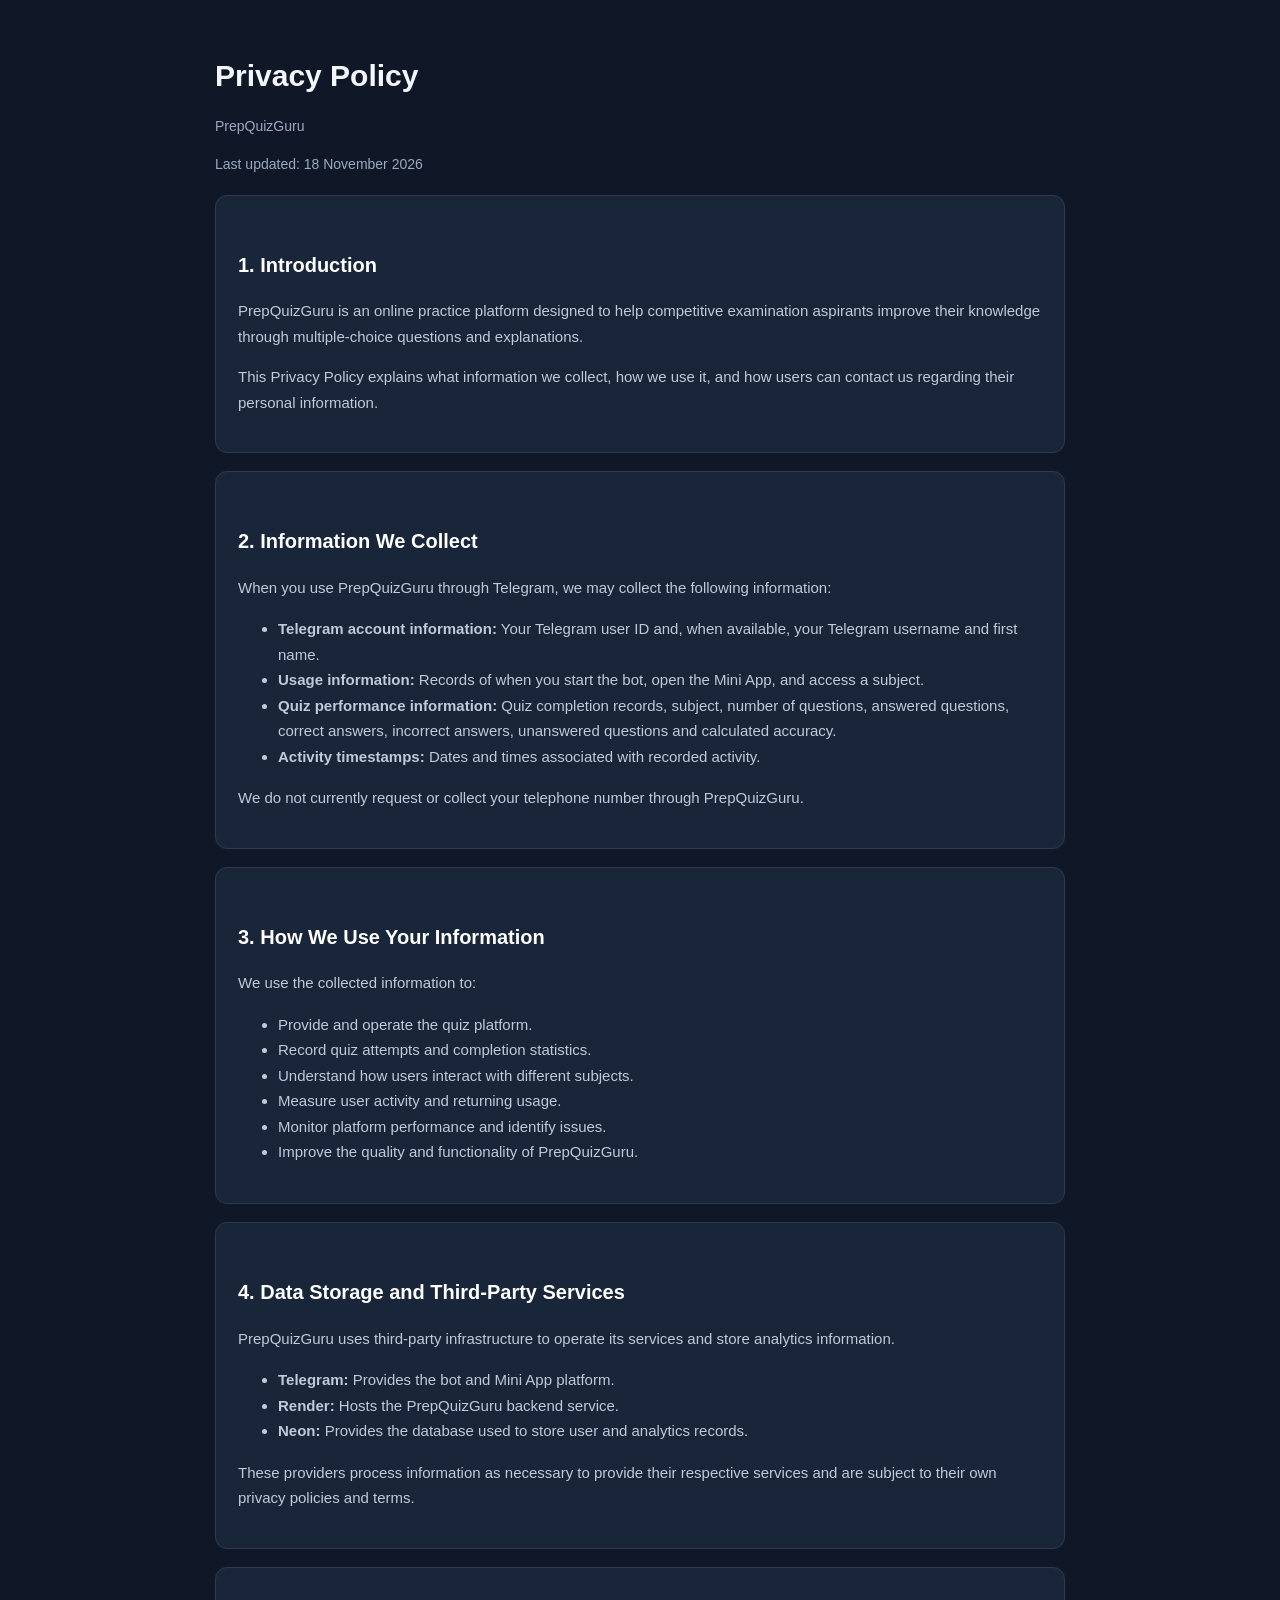
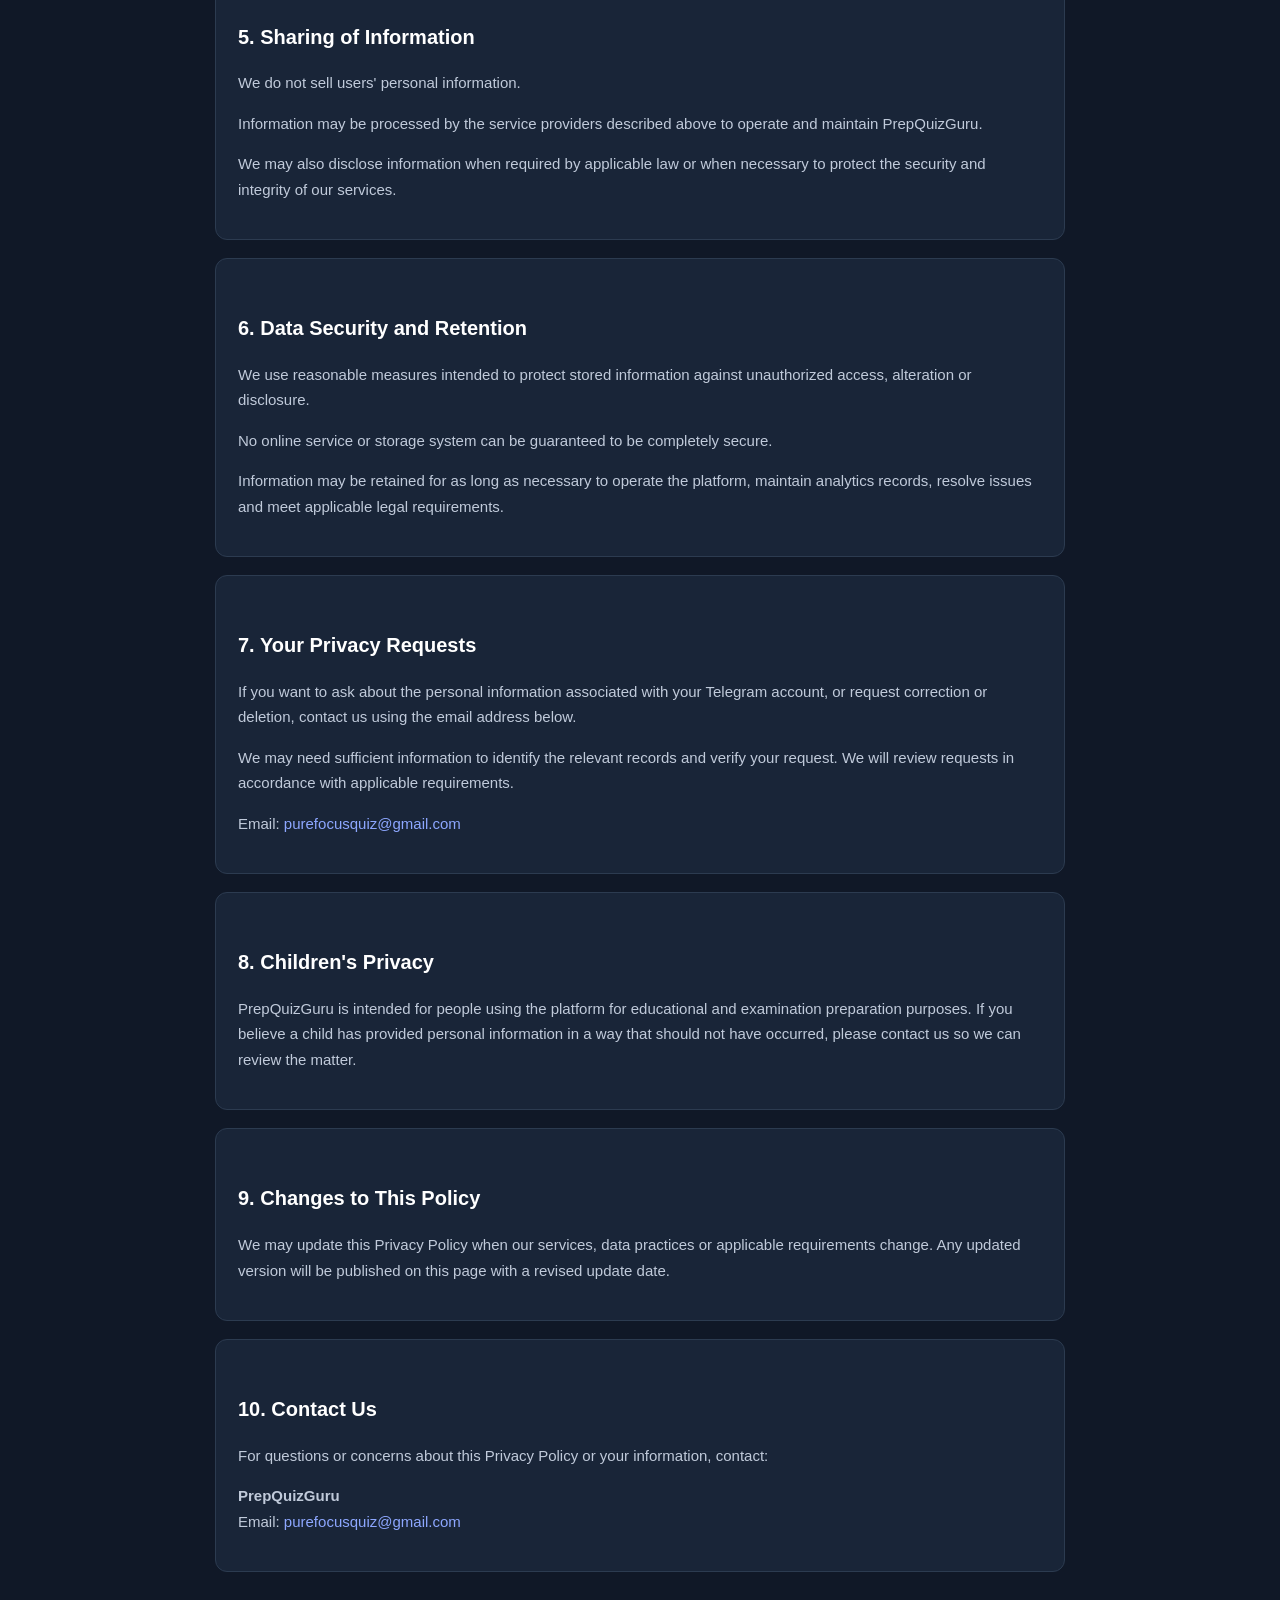
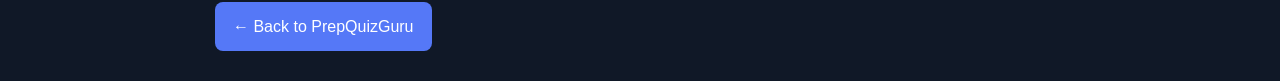
==== privacy.html @ 93ece329 "added privacy policy in privacy.html" ====
<!DOCTYPE html>
<html lang="en">
<head>
    <meta charset="UTF-8">
    <meta name="viewport" content="width=device-width, initial-scale=1.0">
    <meta name="theme-color" content="#101827">

    <title>Privacy Policy | PrepQuizGuru</title>

    <style>
        * {
            box-sizing: border-box;
        }

        body {
            margin: 0;
            padding: 30px 18px;
            background: #101827;
            color: #f4f7fc;
            font-family: Arial, sans-serif;
            line-height: 1.7;
        }

        .container {
            max-width: 850px;
            margin: auto;
        }

        h1 {
            font-size: 30px;
            margin-bottom: 5px;
        }

        h2 {
            font-size: 20px;
            margin-top: 30px;
            color: #ffffff;
        }

        p, li {
            color: #c0cada;
            font-size: 15px;
        }

        .subtitle, .updated {
            color: #9baac0;
            font-size: 14px;
        }

        .policy-section {
            background: #192538;
            border: 1px solid #2c3b50;
            border-radius: 12px;
            padding: 22px;
            margin-top: 18px;
        }

        a {
            color: #8da7ff;
            text-decoration: none;
        }

        a:hover {
            text-decoration: underline;
        }

        .back-link {
            display: inline-block;
            margin-top: 30px;
            padding: 11px 18px;
            background: #5578f7;
            color: white;
            border-radius: 8px;
        }

        @media (max-width: 500px) {
            body {
                padding: 22px 14px;
            }

            h1 {
                font-size: 25px;
            }

            .policy-section {
                padding: 17px;
            }
        }
    </style>
</head>

<body>

<div class="container">

    <h1>Privacy Policy</h1>
    <p class="subtitle">PrepQuizGuru</p>
    <p class="updated">Last updated: 18 November 2026</p>

    <div class="policy-section">
        <h2>1. Introduction</h2>

        <p>
            PrepQuizGuru is an online practice platform designed
            to help competitive examination aspirants improve
            their knowledge through multiple-choice questions
            and explanations.
        </p>

        <p>
            This Privacy Policy explains what information we
            collect, how we use it, and how users can contact
            us regarding their personal information.
        </p>
    </div>

    <div class="policy-section">
        <h2>2. Information We Collect</h2>

        <p>
            When you use PrepQuizGuru through Telegram, we may
            collect the following information:
        </p>

        <ul>
            <li>
                <strong>Telegram account information:</strong>
                Your Telegram user ID and, when available,
                your Telegram username and first name.
            </li>

            <li>
                <strong>Usage information:</strong>
                Records of when you start the bot, open the
                Mini App, and access a subject.
            </li>

            <li>
                <strong>Quiz performance information:</strong>
                Quiz completion records, subject, number of
                questions, answered questions, correct answers,
                incorrect answers, unanswered questions and
                calculated accuracy.
            </li>

            <li>
                <strong>Activity timestamps:</strong>
                Dates and times associated with recorded
                activity.
            </li>
        </ul>

        <p>
            We do not currently request or collect your
            telephone number through PrepQuizGuru.
        </p>
    </div>

    <div class="policy-section">
        <h2>3. How We Use Your Information</h2>

        <p>We use the collected information to:</p>

        <ul>
            <li>Provide and operate the quiz platform.</li>
            <li>Record quiz attempts and completion statistics.</li>
            <li>Understand how users interact with different subjects.</li>
            <li>Measure user activity and returning usage.</li>
            <li>Monitor platform performance and identify issues.</li>
            <li>Improve the quality and functionality of PrepQuizGuru.</li>
        </ul>
    </div>

    <div class="policy-section">
        <h2>4. Data Storage and Third-Party Services</h2>

        <p>
            PrepQuizGuru uses third-party infrastructure to
            operate its services and store analytics information.
        </p>

        <ul>
            <li>
                <strong>Telegram:</strong>
                Provides the bot and Mini App platform.
            </li>

            <li>
                <strong>Render:</strong>
                Hosts the PrepQuizGuru backend service.
            </li>

            <li>
                <strong>Neon:</strong>
                Provides the database used to store user and
                analytics records.
            </li>
        </ul>

        <p>
            These providers process information as necessary
            to provide their respective services and are
            subject to their own privacy policies and terms.
        </p>
    </div>

    <div class="policy-section">
        <h2>5. Sharing of Information</h2>

        <p>
            We do not sell users' personal information.
        </p>

        <p>
            Information may be processed by the service
            providers described above to operate and maintain
            PrepQuizGuru.
        </p>

        <p>
            We may also disclose information when required
            by applicable law or when necessary to protect
            the security and integrity of our services.
        </p>
    </div>

    <div class="policy-section">
        <h2>6. Data Security and Retention</h2>

        <p>
            We use reasonable measures intended to protect
            stored information against unauthorized access,
            alteration or disclosure.
        </p>

        <p>
            No online service or storage system can be
            guaranteed to be completely secure.
        </p>

        <p>
            Information may be retained for as long as
            necessary to operate the platform, maintain
            analytics records, resolve issues and meet
            applicable legal requirements.
        </p>
    </div>

    <div class="policy-section">
        <h2>7. Your Privacy Requests</h2>

        <p>
            If you want to ask about the personal information
            associated with your Telegram account, or request
            correction or deletion, contact us using the
            email address below.
        </p>

        <p>
            We may need sufficient information to identify
            the relevant records and verify your request.
            We will review requests in accordance with
            applicable requirements.
        </p>

        <p>
            Email:
            <a href="mailto:purefocusquiz@gmail.com">
                purefocusquiz@gmail.com
            </a>
        </p>
    </div>

    <div class="policy-section">
        <h2>8. Children's Privacy</h2>

        <p>
            PrepQuizGuru is intended for people using the
            platform for educational and examination
            preparation purposes. If you believe a child
            has provided personal information in a way
            that should not have occurred, please contact
            us so we can review the matter.
        </p>
    </div>

    <div class="policy-section">
        <h2>9. Changes to This Policy</h2>

        <p>
            We may update this Privacy Policy when our
            services, data practices or applicable
            requirements change. Any updated version
            will be published on this page with a revised
            update date.
        </p>
    </div>

    <div class="policy-section">
        <h2>10. Contact Us</h2>

        <p>
            For questions or concerns about this Privacy
            Policy or your information, contact:
        </p>

        <p>
            <strong>PrepQuizGuru</strong><br>
            Email:
            <a href="mailto:purefocusquiz@gmail.com">
                purefocusquiz@gmail.com
            </a>
        </p>
    </div>

    <a href="./index.html" class="back-link">
        ← Back to PrepQuizGuru
    </a>

</div>

</body>
</html>
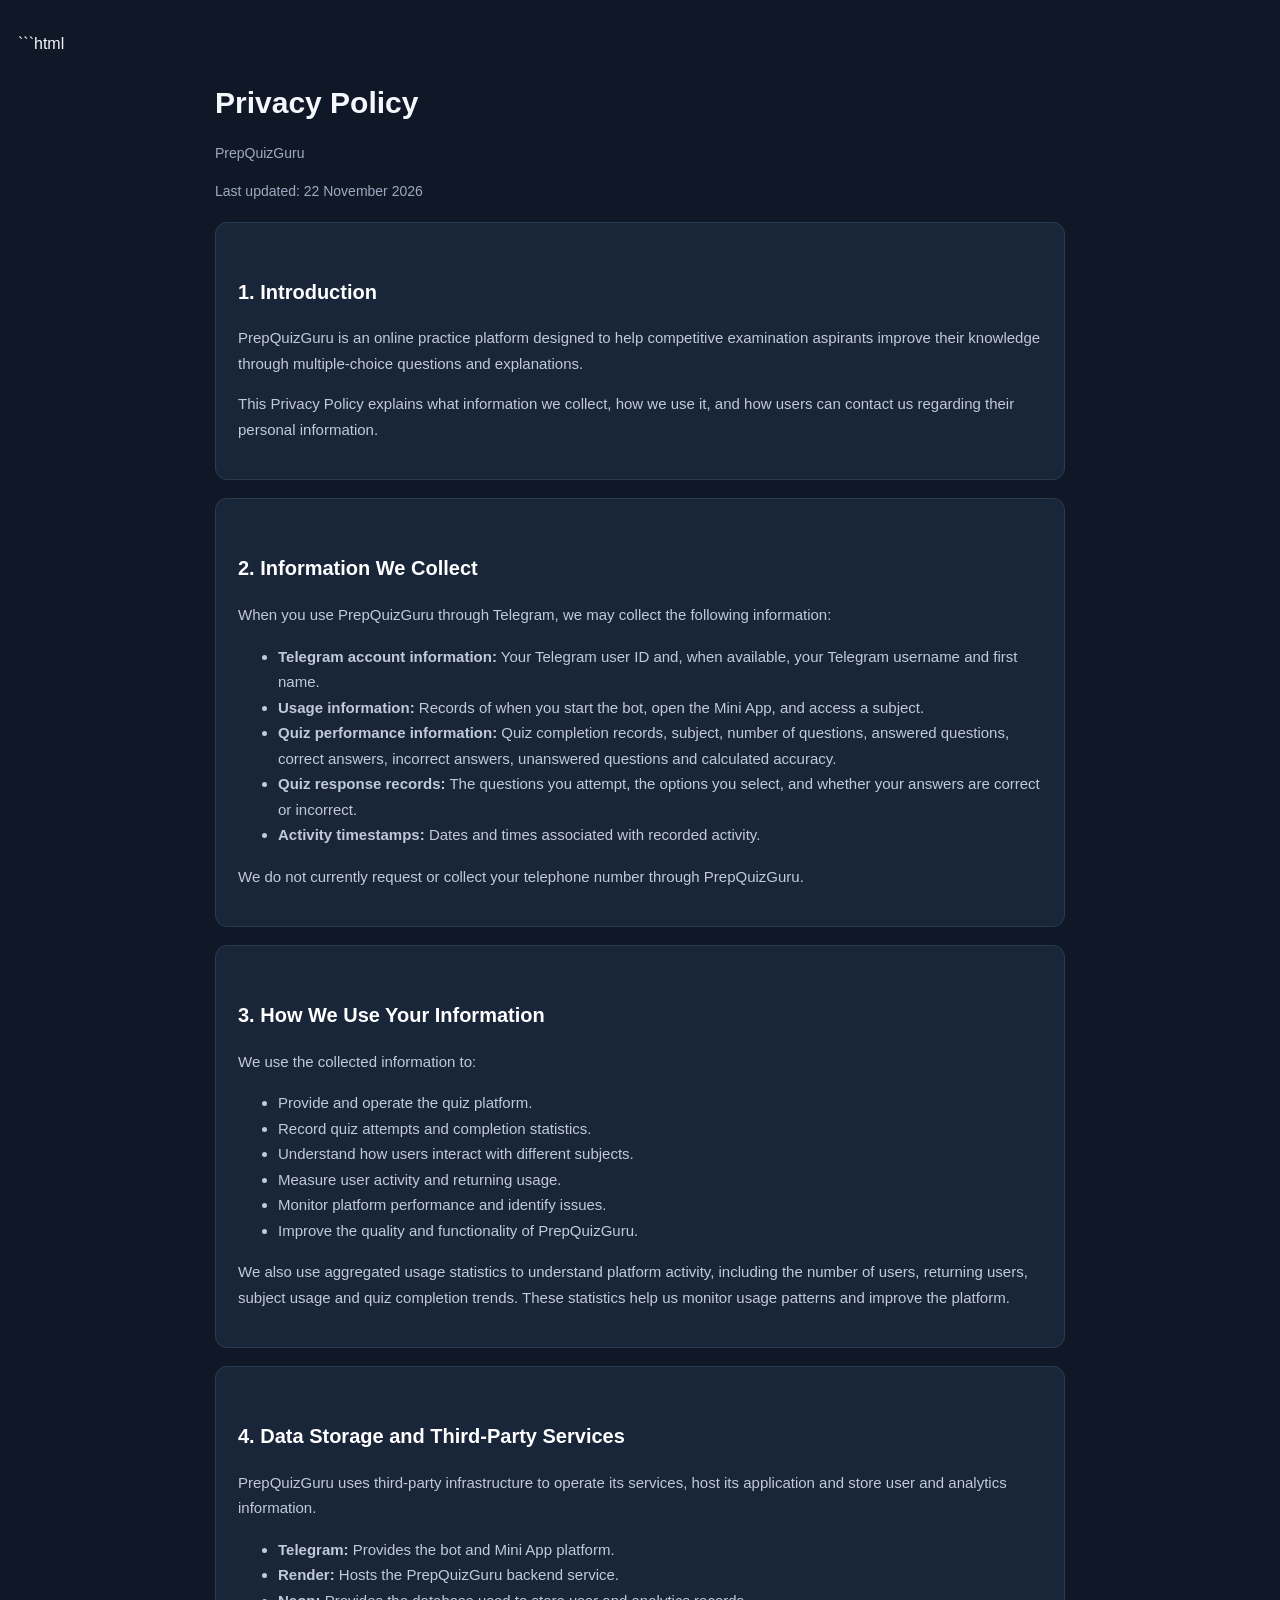
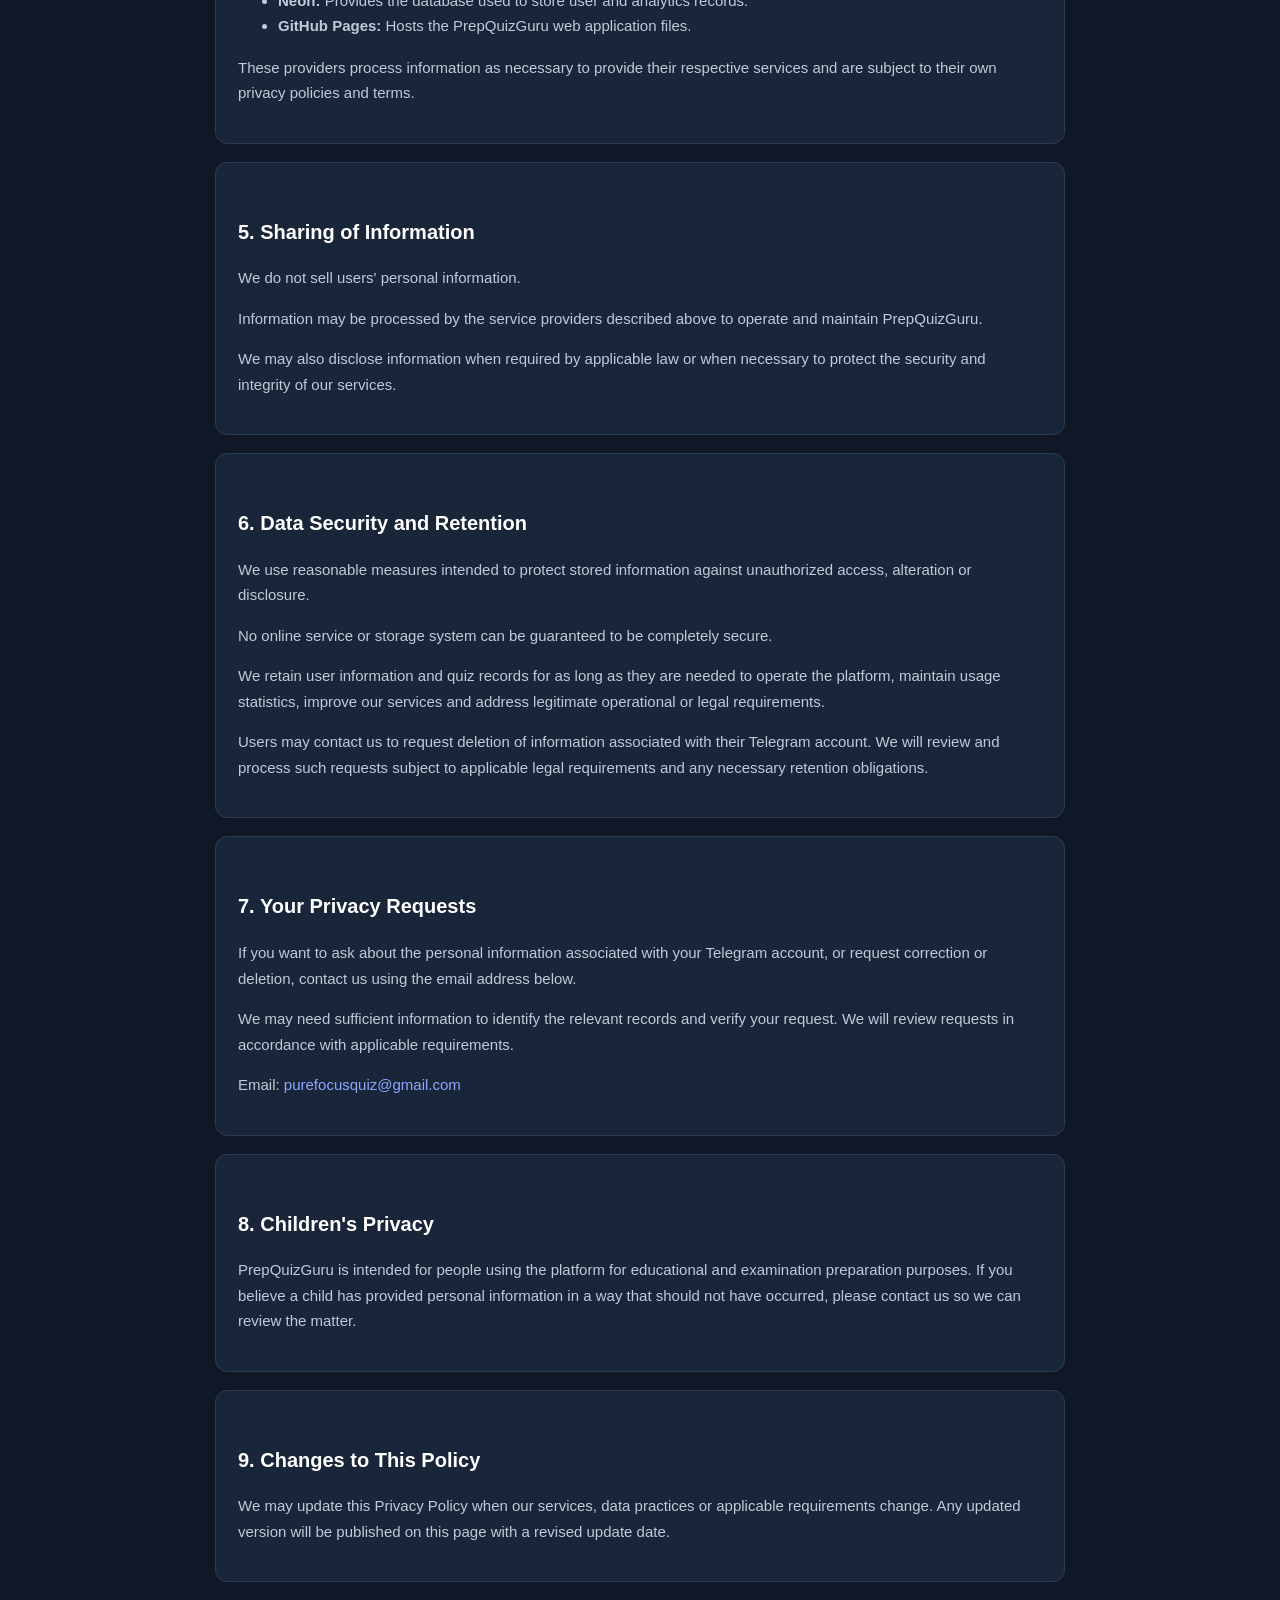
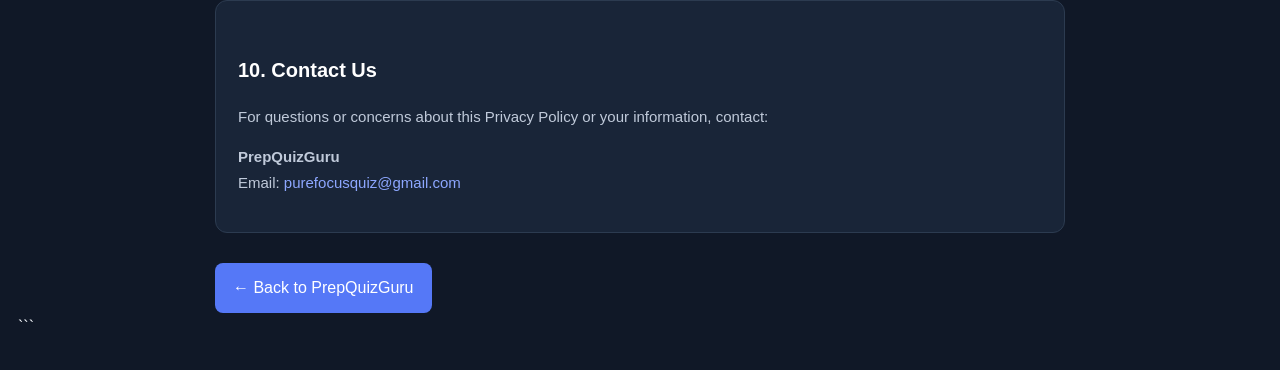
==== commit 83c48869: "Updated privacy.html" ====
--- a/privacy.html
+++ b/privacy.html
@@ -1,4 +1,4 @@
-
+```html
 <!DOCTYPE html>
 <html lang="en">
 <head>
@@ -96,7 +96,7 @@
 
     <h1>Privacy Policy</h1>
     <p class="subtitle">PrepQuizGuru</p>
-    <p class="updated">Last updated: 18 November 2026</p>
+    <p class="updated">Last updated: 22 November 2026</p>
 
     <div class="policy-section">
         <h2>1. Introduction</h2>
@@ -142,6 +142,12 @@
                 questions, answered questions, correct answers,
                 incorrect answers, unanswered questions and
                 calculated accuracy.
+            </li>
+
+            <li>
+                <strong>Quiz response records:</strong>
+                The questions you attempt, the options you select,
+                and whether your answers are correct or incorrect.
             </li>
 
             <li>
@@ -170,6 +176,14 @@
             <li>Monitor platform performance and identify issues.</li>
             <li>Improve the quality and functionality of PrepQuizGuru.</li>
         </ul>
+
+        <p>
+            We also use aggregated usage statistics to understand
+            platform activity, including the number of users,
+            returning users, subject usage and quiz completion
+            trends. These statistics help us monitor usage
+            patterns and improve the platform.
+        </p>
     </div>
 
     <div class="policy-section">
@@ -177,7 +191,8 @@
 
         <p>
             PrepQuizGuru uses third-party infrastructure to
-            operate its services and store analytics information.
+            operate its services, host its application and
+            store user and analytics information.
         </p>
 
         <ul>
@@ -196,6 +211,11 @@
                 Provides the database used to store user and
                 analytics records.
             </li>
+
+            <li>
+                <strong>GitHub Pages:</strong>
+                Hosts the PrepQuizGuru web application files.
+            </li>
         </ul>
 
         <p>
@@ -240,10 +260,17 @@
         </p>
 
         <p>
-            Information may be retained for as long as
-            necessary to operate the platform, maintain
-            analytics records, resolve issues and meet
-            applicable legal requirements.
+            We retain user information and quiz records for as long
+            as they are needed to operate the platform, maintain
+            usage statistics, improve our services and address
+            legitimate operational or legal requirements.
+        </p>
+
+        <p>
+            Users may contact us to request deletion of information
+            associated with their Telegram account. We will review
+            and process such requests subject to applicable
+            legal requirements and any necessary retention obligations.
         </p>
     </div>
 
@@ -322,3 +349,4 @@
 
 </body>
 </html>
+```
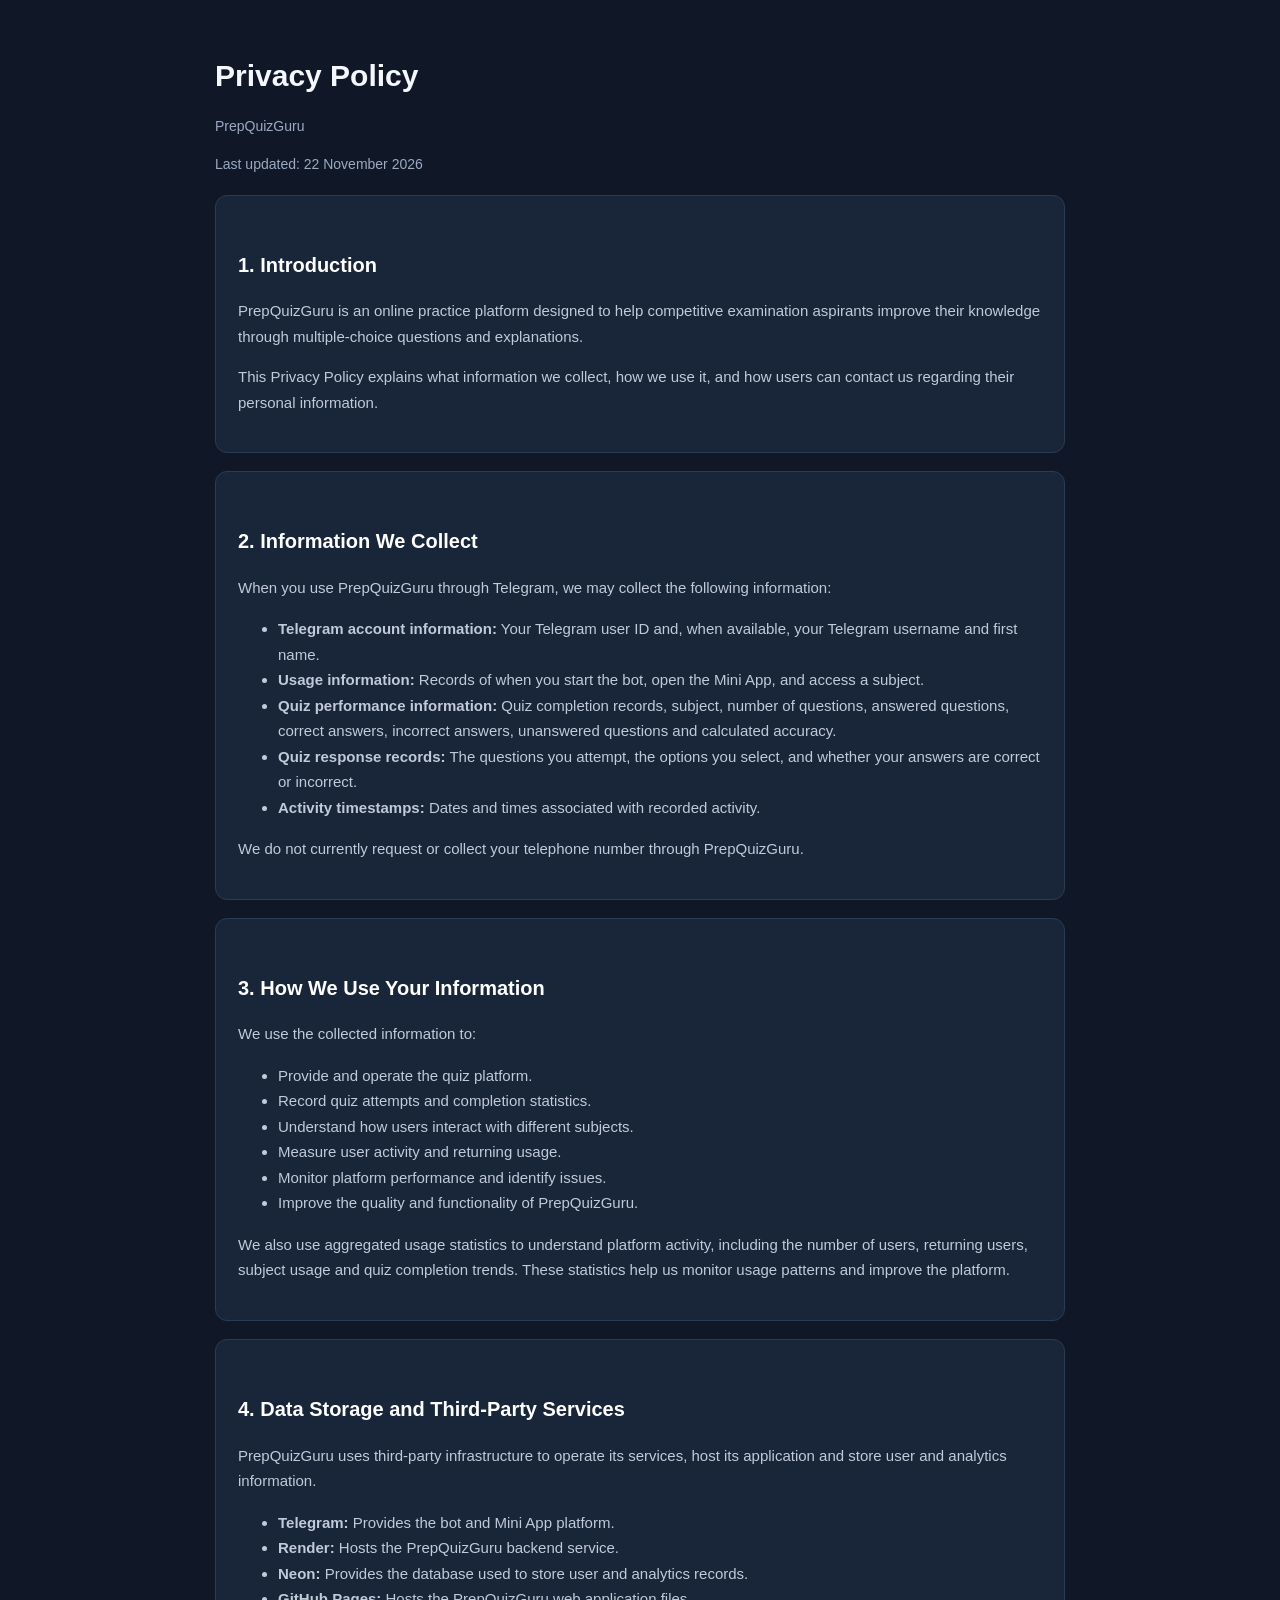
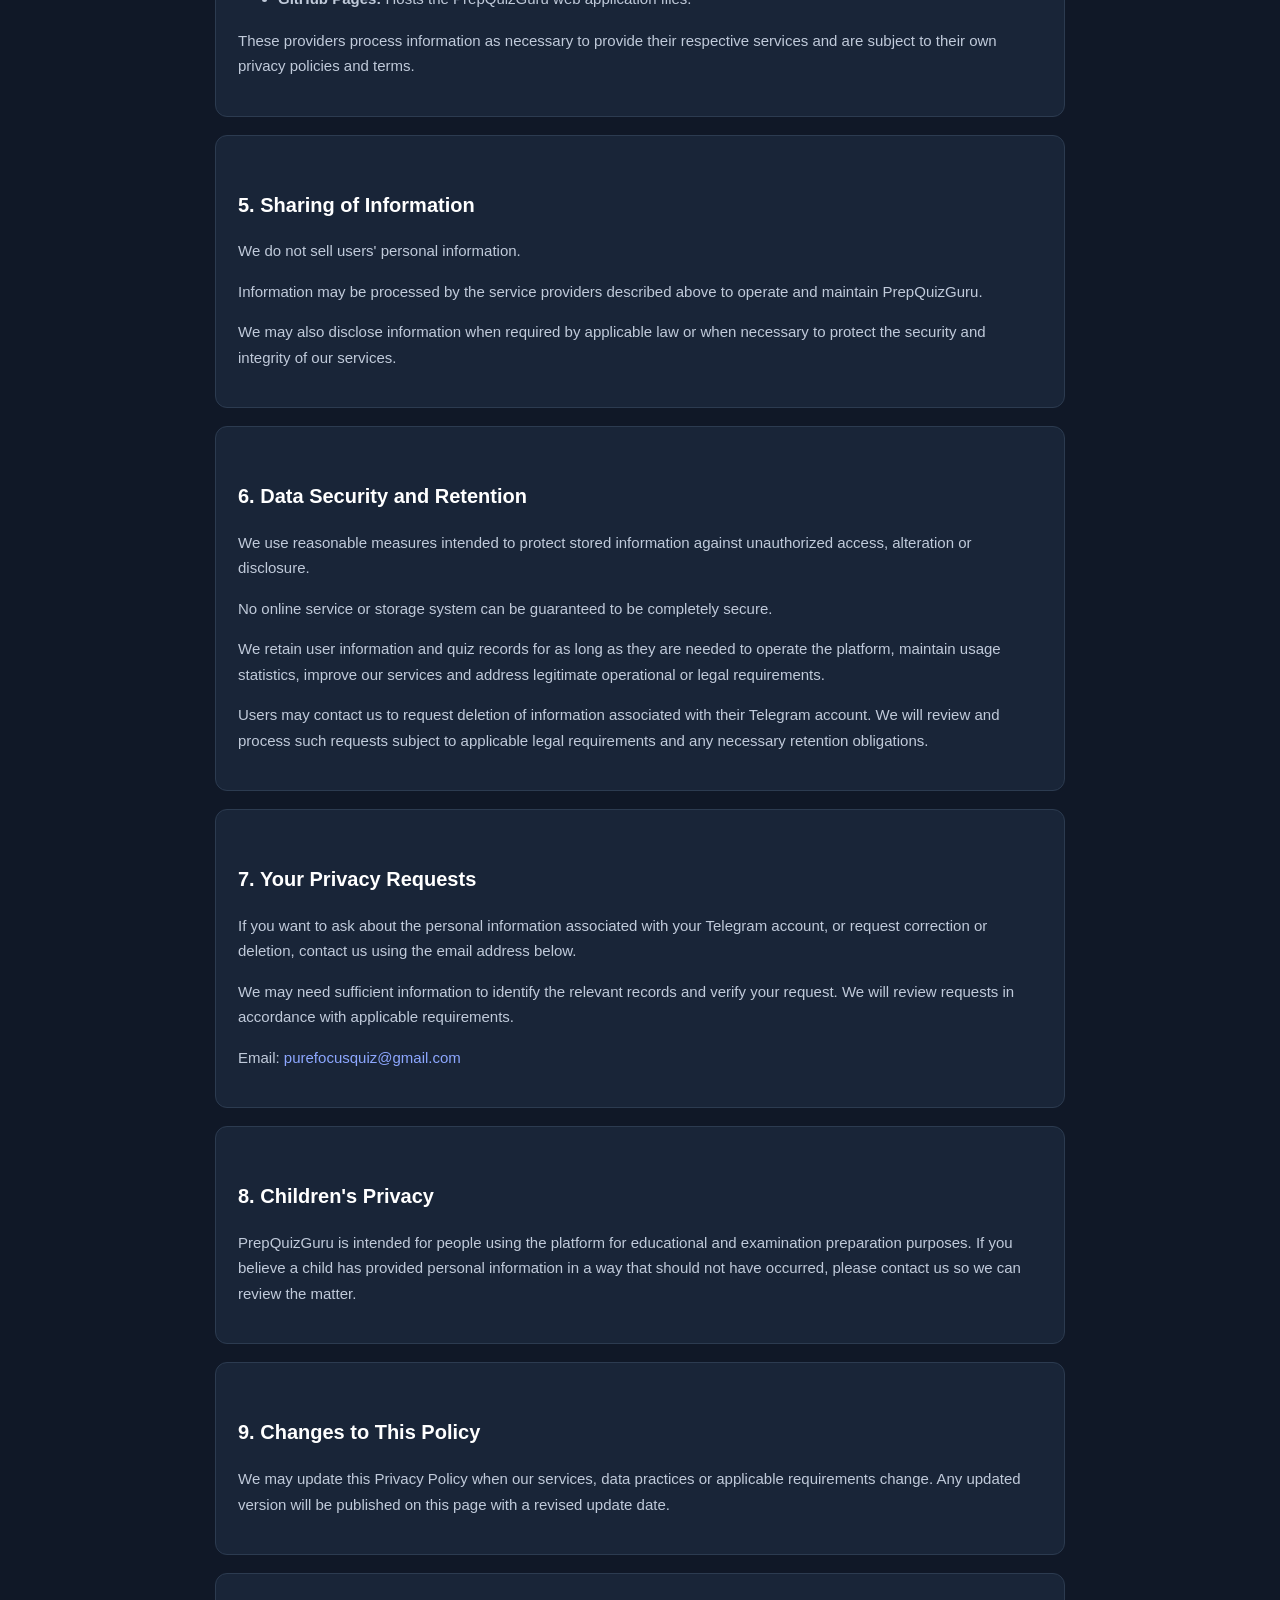
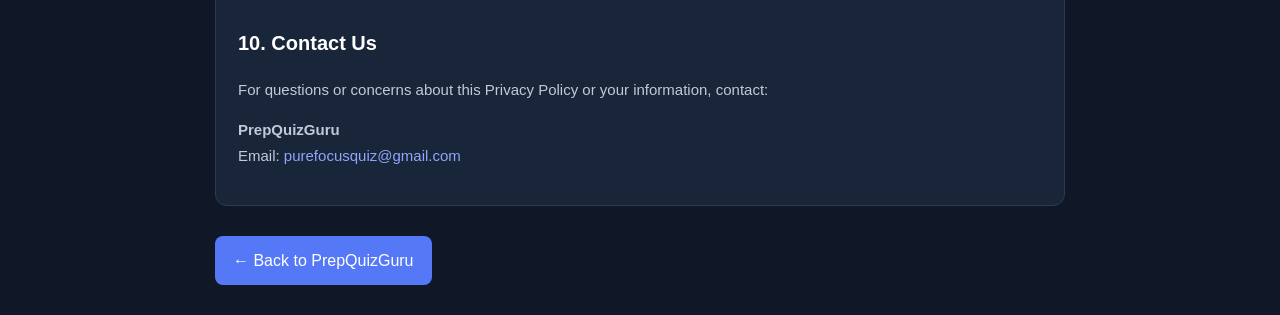
==== commit 394bff28: "Update privacy.html" ====
--- a/privacy.html
+++ b/privacy.html
@@ -1,4 +1,4 @@
-```html
+
 <!DOCTYPE html>
 <html lang="en">
 <head>
@@ -349,4 +349,3 @@
 
 </body>
 </html>
-```
